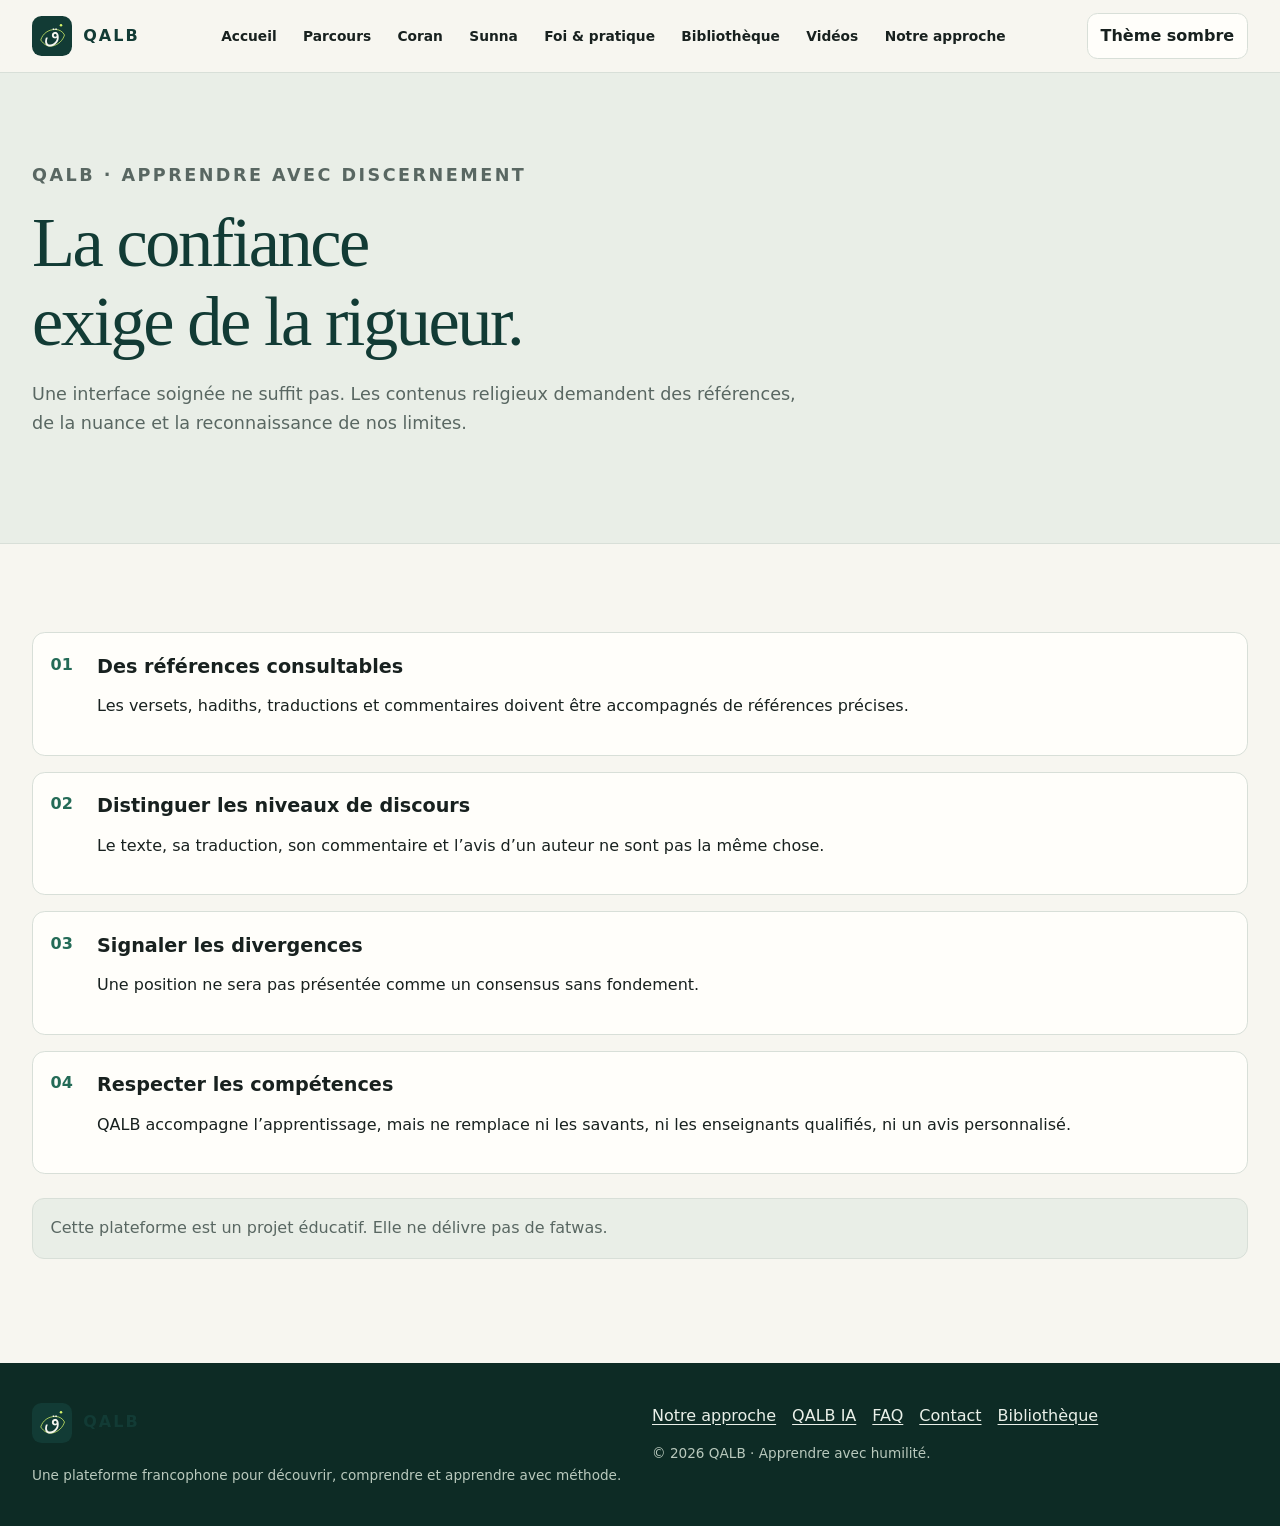
==== approche/index.html @ e1169091 "Ajoute la page approche de QALB" ====
<!doctype html>
<html lang="fr"><head><meta charset="utf-8"><meta name="viewport" content="width=device-width,initial-scale=1"><meta name="description" content="Découvrir les principes éditoriaux de QALB : références vérifiables, nuance, transparence et respect des compétences."><meta name="theme-color" content="#123b35"><meta property="og:type" content="website"><meta property="og:locale" content="fr_FR"><meta property="og:site_name" content="QALB"><meta property="og:title" content="Notre approche et nos engagements — QALB"><meta property="og:description" content="Découvrir les principes éditoriaux de QALB : références vérifiables, nuance, transparence et respect des compétences."><meta property="og:url" content="https://qalb-ogag.onrender.com/approche/"><meta property="og:image" content="https://qalb-ogag.onrender.com/assets/img/qalb-og.svg"><meta name="twitter:card" content="summary_large_image"><link rel="canonical" href="https://qalb-ogag.onrender.com/approche/"><link rel="icon" href="/assets/img/qalb-mark.svg" type="image/svg+xml"><link rel="apple-touch-icon" href="/assets/img/qalb-mark.svg"><link rel="stylesheet" href="/css/site.min.css"><script>(()=>{try{let t=localStorage.getItem("qalb-theme");document.documentElement.dataset.theme=t==="dark"||t==="light"?t:(matchMedia("(prefers-color-scheme:dark)").matches?"dark":"light")}catch{}})();</script><script defer src="/js/site-config.js"></script><script defer src="/js/app.min.js"></script><title>Notre approche et nos engagements — QALB</title><script type="application/ld+json">{"@context":"https://schema.org","@type":"WebPage","name":"Notre approche et nos engagements — QALB","description":"Découvrir les principes éditoriaux de QALB : références vérifiables, nuance, transparence et respect des compétences.","url":"https://qalb-ogag.onrender.com/approche/","isPartOf":{"@type":"WebSite","name":"QALB","url":"https://qalb-ogag.onrender.com/"}}</script></head><body><a class="skip-link" href="#contenu">Aller au contenu</a><header class="site-header"><div class="container header-inner"><a class="brand" href="/" aria-label="QALB, accueil"><img src="/assets/img/qalb-mark.svg" width="40" height="40" alt=""><span>QALB</span></a><nav class="desktop-nav" aria-label="Navigation principale"><a href="/">Accueil</a><a href="/parcours/">Parcours</a><a href="/coran/">Coran</a><a href="/sunna/">Sunna</a><a href="/foi-pratique/">Foi &amp; pratique</a><a href="/bibliotheque/">Bibliothèque</a><a href="/videos/">Vidéos</a><a href="/approche/">Notre approche</a></nav><div class="header-actions"><button class="icon-button" id="themeToggle" type="button" aria-pressed="false">Thème</button><button class="menu-button" id="menuToggle" type="button" aria-expanded="false" aria-controls="mobileNav">Menu</button></div></div></header><div class="nav-backdrop" id="navBackdrop"></div><nav class="mobile-nav" id="mobileNav" aria-label="Menu principal" aria-hidden="true"><div class="mobile-nav-head"><strong>Explorer QALB</strong><button class="icon-button" id="menuClose" type="button">Fermer</button></div><div class="mobile-nav-links"><a href="/">Accueil</a><a href="/parcours/">Parcours</a><a href="/coran/">Coran</a><a href="/sunna/">Sunna</a><a href="/foi-pratique/">Foi &amp; pratique</a><a href="/bibliotheque/">Bibliothèque</a><a href="/videos/">Vidéos</a><a href="/approche/">Notre approche</a><a href="/qalb-ia/">QALB IA</a><a href="/faq/">FAQ</a><a href="/contact/">Contact</a></div></nav><main id="contenu"><header class="page-intro"><div class="container"><p class="eyebrow">QALB · Apprendre avec discernement</p><h1>La confiance exige de la rigueur.</h1><p>Une interface soignée ne suffit pas. Les contenus religieux demandent des références, de la nuance et la reconnaissance de nos limites.</p></div></header><section class="section"><div class="container"><div class="steps"><article class="step"><h3>Des références consultables</h3><p>Les versets, hadiths, traductions et commentaires doivent être accompagnés de références précises.</p></article><article class="step"><h3>Distinguer les niveaux de discours</h3><p>Le texte, sa traduction, son commentaire et l’avis d’un auteur ne sont pas la même chose.</p></article><article class="step"><h3>Signaler les divergences</h3><p>Une position ne sera pas présentée comme un consensus sans fondement.</p></article><article class="step"><h3>Respecter les compétences</h3><p>QALB accompagne l’apprentissage, mais ne remplace ni les savants, ni les enseignants qualifiés, ni un avis personnalisé.</p></article></div><p class="notice" style="margin-top:1.5rem">Cette plateforme est un projet éducatif. Elle ne délivre pas de fatwas.</p></div></section></main><footer class="site-footer"><div class="container footer-grid"><div><a class="brand" href="/"><img src="/assets/img/qalb-mark.svg" width="40" height="40" alt=""><span>QALB</span></a><p class="footer-note">Une plateforme francophone pour découvrir, comprendre et apprendre avec méthode.</p></div><div><nav class="footer-links" aria-label="Liens de pied de page"><a href="/approche/">Notre approche</a><a href="/qalb-ia/">QALB IA</a><a href="/faq/">FAQ</a><a href="/contact/">Contact</a><a href="/bibliotheque/">Bibliothèque</a></nav><p class="footer-note">© <span id="year"></span> QALB · Apprendre avec humilité.</p></div></div></footer></body></html>
---- css/site.min.css ----
@charset "UTF-8";:root{color-scheme:light;--bg:#f7f6f0;--surface:#fffefa;--surface-2:#e9eee7;--ink:#18211f;--muted:#596762;--brand:#123b35;--brand-2:#246b57;--accent:#d5f36a;--line:#d8dfd8;--focus:#8a5b13;--shadow:0 18px 48px rgba(18,59,53,.09);--radius:1.1rem;--font:system-ui,-apple-system,"Segoe UI",sans-serif}html[data-theme=dark]{color-scheme:dark;--bg:#101d19;--surface:#172923;--surface-2:#20372e;--ink:#f0f4ef;--muted:#c0cec4;--brand:#d8e8dc;--brand-2:#b7d6c0;--accent:#d5f36a;--line:#385146;--focus:#f0c879;--shadow:0 18px 48px rgba(0,0,0,.22)}*{box-sizing:border-box}html{scroll-behavior:smooth;scroll-padding-top:6rem}body{margin:0;background:var(--bg);color:var(--ink);font:400 1rem/1.65 var(--font);-webkit-font-smoothing:antialiased}body.no-scroll{overflow:hidden}a{color:inherit;text-underline-offset:.2em}button,input{font:inherit}button{cursor:pointer}img,svg{max-width:100%}img{height:auto}::selection{background:var(--accent);color:#123b35}:focus-visible{outline:3px solid var(--focus);outline-offset:4px}.skip-link{position:fixed;z-index:1000;top:.75rem;left:.75rem;padding:.7rem 1rem;background:var(--surface);color:var(--ink);transform:translateY(-160%)}.skip-link:focus{transform:none}.container{width:min(100% - 2rem,72rem);margin-inline:auto}.site-header{position:sticky;z-index:30;top:0;background:color-mix(in srgb,var(--bg) 94%,transparent);border-bottom:1px solid var(--line);backdrop-filter:blur(12px)}.header-inner{min-height:4.5rem;display:flex;align-items:center;justify-content:space-between;gap:1rem}.brand{display:inline-flex;align-items:center;gap:.7rem;text-decoration:none;color:var(--brand);font-weight:800;letter-spacing:.13em}.brand img{width:2.5rem;height:2.5rem}.header-actions{display:flex;align-items:center;gap:.55rem}.icon-button,.menu-button{min-height:2.8rem;padding:.55rem .8rem;border:1px solid var(--line);border-radius:.65rem;background:var(--surface);color:var(--ink);font-weight:650}.desktop-nav{display:none}.mobile-nav{position:fixed;z-index:60;inset:0 0 0 auto;width:min(88vw,23rem);height:100dvh;padding:1.1rem;background:var(--surface);border-left:1px solid var(--line);box-shadow:-2rem 0 4rem rgba(0,0,0,.18);transform:translateX(105%);visibility:hidden;transition:transform .25s ease,visibility .25s}.mobile-nav.is-open{transform:translateX(0);visibility:visible}.nav-backdrop{position:fixed;z-index:50;inset:0;background:rgba(4,20,16,.58);opacity:0;visibility:hidden;transition:opacity .2s,visibility .2s}.nav-backdrop.is-visible{opacity:1;visibility:visible}.mobile-nav-head{display:flex;align-items:center;justify-content:space-between;padding-bottom:1rem;border-bottom:1px solid var(--line)}.mobile-nav-links{display:grid;gap:.2rem;padding:1rem 0}.mobile-nav-links a,.desktop-nav a{padding:.7rem .75rem;border-radius:.55rem;text-decoration:none;color:var(--ink);font-weight:600}.mobile-nav-links a:hover,.desktop-nav a:hover,.desktop-nav a[aria-current=page]{background:var(--surface-2);color:var(--brand-2)}.eyebrow{margin:0 0 .8rem;color:var(--brand-2);font-size:.75rem;font-weight:800;letter-spacing:.14em;text-transform:uppercase}.hero{position:relative;isolation:isolate;overflow:hidden;padding:clamp(4rem,9vw,8rem) 0;background:var(--brand);color:#f7f6f0}.hero:after{position:absolute;z-index:-1;inset:0;content:"";background:url("../assets/img/geometry.svg") no-repeat 90% 50%/min(55vw,35rem);opacity:.6}.hero-grid{display:grid;gap:2rem;align-items:center}.hero-copy{max-width:48rem}.hero .eyebrow{color:var(--accent)}h1,h2,h3{line-height:1.12;text-wrap:balance}h1,h2{font-family:Georgia,"Times New Roman",serif;font-weight:500;letter-spacing:-.035em}h1{max-width:14ch;margin:.4rem 0 1.2rem;font-size:clamp(2.7rem,9vw,5.6rem)}h2{margin:0 0 1rem;font-size:clamp(2rem,6vw,3.4rem);color:var(--brand)}h3{margin:.2rem 0 .7rem;font-size:1.2rem}.hero p{max-width:42rem;color:#e1ebe4;font-size:clamp(1rem,2vw,1.18rem)}.hero-mark{width:min(12rem,42vw);justify-self:center;filter:drop-shadow(0 1rem 2rem rgba(0,0,0,.15))}.actions{display:flex;flex-wrap:wrap;gap:.75rem;margin-top:1.6rem}.button{display:inline-flex;min-height:3rem;align-items:center;justify-content:center;gap:.5rem;padding:.75rem 1.1rem;border:1px solid transparent;border-radius:.65rem;background:var(--accent);color:#123b35;font-weight:800;text-decoration:none}.button:hover{filter:brightness(.96)}.button-secondary{border-color:currentColor;background:transparent;color:inherit}.section{padding:clamp(3rem,7vw,5.5rem) 0}.section-heading{max-width:46rem;margin-bottom:2rem}.section-heading p,.lead{color:var(--muted);font-size:1.08rem}.split{display:grid;gap:2rem;align-items:start}.feature-list{display:grid;gap:1rem;margin:1.5rem 0;padding:0;list-style:none}.feature-list li{padding:1rem 1rem 1rem 1.2rem;border-left:3px solid var(--accent);background:var(--surface);border-radius:0 .65rem .65rem 0}.topic-list{display:grid;gap:.8rem}.topic-link{display:flex;align-items:center;justify-content:space-between;gap:1rem;padding:1.15rem 1.2rem;border:1px solid var(--line);border-radius:.8rem;background:var(--surface);text-decoration:none}.topic-link:hover{border-color:var(--brand-2);transform:translateY(-1px)}.topic-link span:first-child{font-weight:750}.topic-link small{display:block;color:var(--muted);font-weight:400}.quote{margin:1.5rem 0;padding:1.3rem 1.4rem;border-left:3px solid var(--accent);background:var(--surface-2);border-radius:0 .7rem .7rem 0}.quote p{margin:0;font-family:Georgia,serif;font-size:1.2rem}.quote cite{display:block;margin-top:.6rem;color:var(--muted);font-size:.8rem;font-style:normal}.notice{padding:1rem 1.1rem;border:1px solid var(--line);border-radius:.75rem;background:var(--surface-2);color:var(--muted)}.resource-tools{display:grid;gap:.8rem;margin:1.5rem 0}.search-field{width:100%;min-height:3rem;padding:.75rem 1rem;border:1px solid var(--line);border-radius:.65rem;background:var(--surface);color:var(--ink)}.filter-list{display:flex;flex-wrap:wrap;gap:.5rem}.filter-button{min-height:2.5rem;padding:.5rem .85rem;border:1px solid var(--line);border-radius:99rem;background:var(--surface);color:var(--ink)}.filter-button[aria-pressed=true]{background:var(--brand);border-color:var(--brand);color:#fff}.resource-list{display:grid;gap:.9rem}.resource{padding:1.2rem;border:1px solid var(--line);border-radius:.85rem;background:var(--surface)}.resource[hidden],[hidden]{display:none!important}.resource-meta{color:var(--muted);font-size:.85rem}.resource a{display:inline-block;margin-top:.5rem;color:var(--brand-2);font-weight:750}.empty-state{padding:1.5rem;border:1px dashed var(--line);border-radius:.8rem;color:var(--muted)}.steps{counter-reset:step;display:grid;gap:1rem}.step{position:relative;padding:1.2rem 1.2rem 1.2rem 4rem;border:1px solid var(--line);border-radius:.8rem;background:var(--surface)}.step:before{counter-increment:step;content:counter(step,decimal-leading-zero);position:absolute;left:1.1rem;top:1.15rem;color:var(--brand-2);font-weight:850}.page-intro{padding:clamp(3rem,7vw,5.5rem) 0;background:var(--surface-2);border-bottom:1px solid var(--line)}.page-intro h1{max-width:17ch;color:var(--brand);font-size:clamp(2.5rem,7vw,4.4rem)}.page-intro p{max-width:48rem;color:var(--muted);font-size:1.1rem}.faq-list{max-width:52rem}.faq-item{border-bottom:1px solid var(--line)}.faq-question{width:100%;display:flex;justify-content:space-between;gap:1rem;padding:1.1rem 0;border:0;background:transparent;color:var(--ink);text-align:left;font-weight:750}.faq-answer{padding:0 0 1.1rem;color:var(--muted)}.site-footer{padding:2.5rem 0;background:#0d2b25;color:#eaf0e9}.footer-grid{display:grid;gap:1.5rem}.footer-links{display:flex;flex-wrap:wrap;gap:.7rem 1rem}.footer-links a{color:#eaf0e9}.footer-note{margin:.8rem 0 0;color:#b9c9bd;font-size:.85rem}.arabic{font-family:"Noto Naskh Arabic",Georgia,serif;font-size:clamp(2rem,7vw,3.2rem);line-height:1.9;text-align:right;direction:rtl}.video-placeholder{aspect-ratio:16/9;display:grid;place-items:center;padding:1.5rem;border:1px solid var(--line);border-radius:.8rem;background:var(--surface-2);text-align:center}.video-placeholder strong{display:block;color:var(--brand)}.contact-panel{padding:1.4rem;border:1px solid var(--line);border-radius:.9rem;background:var(--surface)}.small{font-size:.85rem;color:var(--muted)}@media(min-width:640px){.container{width:min(100% - 3rem,72rem)}.hero-grid{grid-template-columns:minmax(0,1fr) 13rem}.split{grid-template-columns:1.1fr .9fr}.resource-list{grid-template-columns:repeat(2,minmax(0,1fr))}.footer-grid{grid-template-columns:1fr 1fr;align-items:start}}@media(min-width:960px){.menu-button,.mobile-nav,.nav-backdrop{display:none!important}.desktop-nav{display:flex;align-items:center;gap:.15rem}.desktop-nav a{font-size:.86rem}.header-inner{gap:1.2rem}.hero-grid{grid-template-columns:minmax(0,1fr) 17rem}.resource-list{grid-template-columns:repeat(3,minmax(0,1fr))}}@media(min-width:1280px){.container{width:min(100% - 4rem,76rem)}.hero-grid{grid-template-columns:minmax(0,1fr) 19rem}}@media(prefers-reduced-motion:reduce){*,*::before,*::after{scroll-behavior:auto!important;transition-duration:.01ms!important;animation-duration:.01ms!important;animation-iteration-count:1!important}}
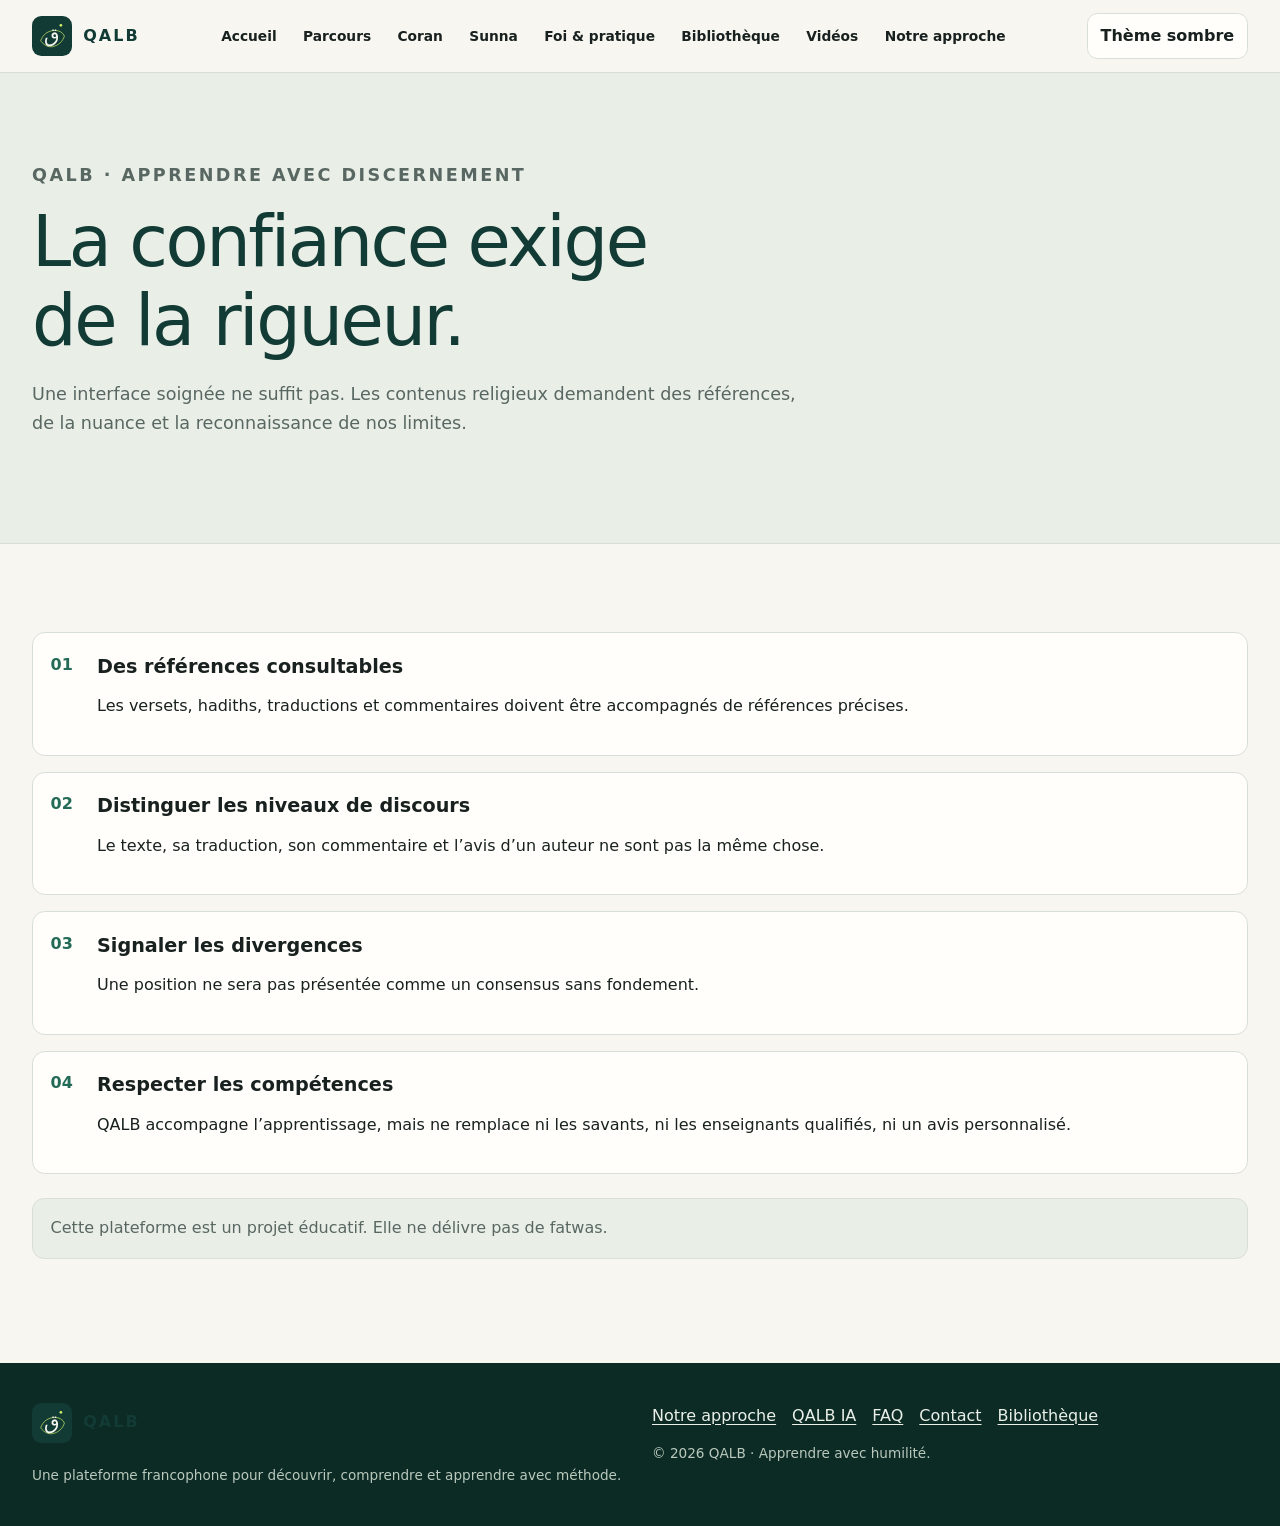
==== commit a737cd26: "Relie les icônes de marque QALB" ====
--- a/approche/index.html
+++ b/approche/index.html
@@ -1,2 +1,2 @@
 <!doctype html>
-<html lang="fr"><head><meta charset="utf-8"><meta name="viewport" content="width=device-width,initial-scale=1"><meta name="description" content="Découvrir les principes éditoriaux de QALB : références vérifiables, nuance, transparence et respect des compétences."><meta name="theme-color" content="#123b35"><meta property="og:type" content="website"><meta property="og:locale" content="fr_FR"><meta property="og:site_name" content="QALB"><meta property="og:title" content="Notre approche et nos engagements — QALB"><meta property="og:description" content="Découvrir les principes éditoriaux de QALB : références vérifiables, nuance, transparence et respect des compétences."><meta property="og:url" content="https://qalb-ogag.onrender.com/approche/"><meta property="og:image" content="https://qalb-ogag.onrender.com/assets/img/qalb-og.svg"><meta name="twitter:card" content="summary_large_image"><link rel="canonical" href="https://qalb-ogag.onrender.com/approche/"><link rel="icon" href="/assets/img/qalb-mark.svg" type="image/svg+xml"><link rel="apple-touch-icon" href="/assets/img/qalb-mark.svg"><link rel="stylesheet" href="/css/site.min.css"><script>(()=>{try{let t=localStorage.getItem("qalb-theme");document.documentElement.dataset.theme=t==="dark"||t==="light"?t:(matchMedia("(prefers-color-scheme:dark)").matches?"dark":"light")}catch{}})();</script><script defer src="/js/site-config.js"></script><script defer src="/js/app.min.js"></script><title>Notre approche et nos engagements — QALB</title><script type="application/ld+json">{"@context":"https://schema.org","@type":"WebPage","name":"Notre approche et nos engagements — QALB","description":"Découvrir les principes éditoriaux de QALB : références vérifiables, nuance, transparence et respect des compétences.","url":"https://qalb-ogag.onrender.com/approche/","isPartOf":{"@type":"WebSite","name":"QALB","url":"https://qalb-ogag.onrender.com/"}}</script></head><body><a class="skip-link" href="#contenu">Aller au contenu</a><header class="site-header"><div class="container header-inner"><a class="brand" href="/" aria-label="QALB, accueil"><img src="/assets/img/qalb-mark.svg" width="40" height="40" alt=""><span>QALB</span></a><nav class="desktop-nav" aria-label="Navigation principale"><a href="/">Accueil</a><a href="/parcours/">Parcours</a><a href="/coran/">Coran</a><a href="/sunna/">Sunna</a><a href="/foi-pratique/">Foi &amp; pratique</a><a href="/bibliotheque/">Bibliothèque</a><a href="/videos/">Vidéos</a><a href="/approche/">Notre approche</a></nav><div class="header-actions"><button class="icon-button" id="themeToggle" type="button" aria-pressed="false">Thème</button><button class="menu-button" id="menuToggle" type="button" aria-expanded="false" aria-controls="mobileNav">Menu</button></div></div></header><div class="nav-backdrop" id="navBackdrop"></div><nav class="mobile-nav" id="mobileNav" aria-label="Menu principal" aria-hidden="true"><div class="mobile-nav-head"><strong>Explorer QALB</strong><button class="icon-button" id="menuClose" type="button">Fermer</button></div><div class="mobile-nav-links"><a href="/">Accueil</a><a href="/parcours/">Parcours</a><a href="/coran/">Coran</a><a href="/sunna/">Sunna</a><a href="/foi-pratique/">Foi &amp; pratique</a><a href="/bibliotheque/">Bibliothèque</a><a href="/videos/">Vidéos</a><a href="/approche/">Notre approche</a><a href="/qalb-ia/">QALB IA</a><a href="/faq/">FAQ</a><a href="/contact/">Contact</a></div></nav><main id="contenu"><header class="page-intro"><div class="container"><p class="eyebrow">QALB · Apprendre avec discernement</p><h1>La confiance exige de la rigueur.</h1><p>Une interface soignée ne suffit pas. Les contenus religieux demandent des références, de la nuance et la reconnaissance de nos limites.</p></div></header><section class="section"><div class="container"><div class="steps"><article class="step"><h3>Des références consultables</h3><p>Les versets, hadiths, traductions et commentaires doivent être accompagnés de références précises.</p></article><article class="step"><h3>Distinguer les niveaux de discours</h3><p>Le texte, sa traduction, son commentaire et l’avis d’un auteur ne sont pas la même chose.</p></article><article class="step"><h3>Signaler les divergences</h3><p>Une position ne sera pas présentée comme un consensus sans fondement.</p></article><article class="step"><h3>Respecter les compétences</h3><p>QALB accompagne l’apprentissage, mais ne remplace ni les savants, ni les enseignants qualifiés, ni un avis personnalisé.</p></article></div><p class="notice" style="margin-top:1.5rem">Cette plateforme est un projet éducatif. Elle ne délivre pas de fatwas.</p></div></section></main><footer class="site-footer"><div class="container footer-grid"><div><a class="brand" href="/"><img src="/assets/img/qalb-mark.svg" width="40" height="40" alt=""><span>QALB</span></a><p class="footer-note">Une plateforme francophone pour découvrir, comprendre et apprendre avec méthode.</p></div><div><nav class="footer-links" aria-label="Liens de pied de page"><a href="/approche/">Notre approche</a><a href="/qalb-ia/">QALB IA</a><a href="/faq/">FAQ</a><a href="/contact/">Contact</a><a href="/bibliotheque/">Bibliothèque</a></nav><p class="footer-note">© <span id="year"></span> QALB · Apprendre avec humilité.</p></div></div></footer></body></html>+<html lang="fr"><head><meta charset="utf-8"><meta name="viewport" content="width=device-width,initial-scale=1"><meta name="description" content="Découvrir les principes éditoriaux de QALB : références vérifiables, nuance, transparence et respect des compétences."><meta name="theme-color" content="#123b35"><meta property="og:type" content="website"><meta property="og:locale" content="fr_FR"><meta property="og:site_name" content="QALB"><meta property="og:title" content="Notre approche et nos engagements — QALB"><meta property="og:description" content="Découvrir les principes éditoriaux de QALB : références vérifiables, nuance, transparence et respect des compétences."><meta property="og:url" content="https://qalb-ogag.onrender.com/approche/"><meta property="og:image" content="https://qalb-ogag.onrender.com/assets/img/qalb-og.svg"><meta name="twitter:card" content="summary_large_image"><link rel="canonical" href="https://qalb-ogag.onrender.com/approche/"><link rel="icon" href="/assets/img/favicon.svg" type="image/svg+xml"><link rel="apple-touch-icon" href="/assets/img/apple-touch-icon.svg"><link rel="stylesheet" href="/css/site.min.css"><script>(()=>{try{let t=localStorage.getItem("qalb-theme");document.documentElement.dataset.theme=t==="dark"||t==="light"?t:(matchMedia("(prefers-color-scheme:dark)").matches?"dark":"light")}catch{}})();</script><script defer src="/js/site-config.js"></script><script defer src="/js/app.min.js"></script><title>Notre approche et nos engagements — QALB</title><script type="application/ld+json">{"@context":"https://schema.org","@type":"WebPage","name":"Notre approche et nos engagements — QALB","description":"Découvrir les principes éditoriaux de QALB : références vérifiables, nuance, transparence et respect des compétences.","url":"https://qalb-ogag.onrender.com/approche/","isPartOf":{"@type":"WebSite","name":"QALB","url":"https://qalb-ogag.onrender.com/"}}</script></head><body><a class="skip-link" href="#contenu">Aller au contenu</a><header class="site-header"><div class="container header-inner"><a class="brand" href="/" aria-label="QALB, accueil"><img src="/assets/img/favicon.svg" width="40" height="40" alt=""><span>QALB</span></a><nav class="desktop-nav" aria-label="Navigation principale"><a href="/">Accueil</a><a href="/parcours/">Parcours</a><a href="/coran/">Coran</a><a href="/sunna/">Sunna</a><a href="/foi-pratique/">Foi &amp; pratique</a><a href="/bibliotheque/">Bibliothèque</a><a href="/videos/">Vidéos</a><a href="/approche/">Notre approche</a></nav><div class="header-actions"><button class="icon-button" id="themeToggle" type="button" aria-pressed="false">Thème</button><button class="menu-button" id="menuToggle" type="button" aria-expanded="false" aria-controls="mobileNav">Menu</button></div></div></header><div class="nav-backdrop" id="navBackdrop"></div><nav class="mobile-nav" id="mobileNav" aria-label="Menu principal" aria-hidden="true"><div class="mobile-nav-head"><strong>Explorer QALB</strong><button class="icon-button" id="menuClose" type="button">Fermer</button></div><div class="mobile-nav-links"><a href="/">Accueil</a><a href="/parcours/">Parcours</a><a href="/coran/">Coran</a><a href="/sunna/">Sunna</a><a href="/foi-pratique/">Foi &amp; pratique</a><a href="/bibliotheque/">Bibliothèque</a><a href="/videos/">Vidéos</a><a href="/approche/">Notre approche</a><a href="/qalb-ia/">QALB IA</a><a href="/faq/">FAQ</a><a href="/contact/">Contact</a></div></nav><main id="contenu"><header class="page-intro"><div class="container"><p class="eyebrow">QALB · Apprendre avec discernement</p><h1>La confiance exige de la rigueur.</h1><p>Une interface soignée ne suffit pas. Les contenus religieux demandent des références, de la nuance et la reconnaissance de nos limites.</p></div></header><section class="section"><div class="container"><div class="steps"><article class="step"><h3>Des références consultables</h3><p>Les versets, hadiths, traductions et commentaires doivent être accompagnés de références précises.</p></article><article class="step"><h3>Distinguer les niveaux de discours</h3><p>Le texte, sa traduction, son commentaire et l’avis d’un auteur ne sont pas la même chose.</p></article><article class="step"><h3>Signaler les divergences</h3><p>Une position ne sera pas présentée comme un consensus sans fondement.</p></article><article class="step"><h3>Respecter les compétences</h3><p>QALB accompagne l’apprentissage, mais ne remplace ni les savants, ni les enseignants qualifiés, ni un avis personnalisé.</p></article></div><p class="notice" style="margin-top:1.5rem">Cette plateforme est un projet éducatif. Elle ne délivre pas de fatwas.</p></div></section></main><footer class="site-footer"><div class="container footer-grid"><div><a class="brand" href="/"><img src="/assets/img/favicon.svg" width="40" height="40" alt=""><span>QALB</span></a><p class="footer-note">Une plateforme francophone pour découvrir, comprendre et apprendre avec méthode.</p></div><div><nav class="footer-links" aria-label="Liens de pied de page"><a href="/approche/">Notre approche</a><a href="/qalb-ia/">QALB IA</a><a href="/faq/">FAQ</a><a href="/contact/">Contact</a><a href="/bibliotheque/">Bibliothèque</a></nav><p class="footer-note">© <span id="year"></span> QALB · Apprendre avec humilité.</p></div></div></footer></body></html>
--- a/css/site.min.css
+++ b/css/site.min.css
@@ -1 +1 @@
-@charset "UTF-8";:root{color-scheme:light;--bg:#f7f6f0;--surface:#fffefa;--surface-2:#e9eee7;--ink:#18211f;--muted:#596762;--brand:#123b35;--brand-2:#246b57;--accent:#d5f36a;--line:#d8dfd8;--focus:#8a5b13;--shadow:0 18px 48px rgba(18,59,53,.09);--radius:1.1rem;--font:system-ui,-apple-system,"Segoe UI",sans-serif}html[data-theme=dark]{color-scheme:dark;--bg:#101d19;--surface:#172923;--surface-2:#20372e;--ink:#f0f4ef;--muted:#c0cec4;--brand:#d8e8dc;--brand-2:#b7d6c0;--accent:#d5f36a;--line:#385146;--focus:#f0c879;--shadow:0 18px 48px rgba(0,0,0,.22)}*{box-sizing:border-box}html{scroll-behavior:smooth;scroll-padding-top:6rem}body{margin:0;background:var(--bg);color:var(--ink);font:400 1rem/1.65 var(--font);-webkit-font-smoothing:antialiased}body.no-scroll{overflow:hidden}a{color:inherit;text-underline-offset:.2em}button,input{font:inherit}button{cursor:pointer}img,svg{max-width:100%}img{height:auto}::selection{background:var(--accent);color:#123b35}:focus-visible{outline:3px solid var(--focus);outline-offset:4px}.skip-link{position:fixed;z-index:1000;top:.75rem;left:.75rem;padding:.7rem 1rem;background:var(--surface);color:var(--ink);transform:translateY(-160%)}.skip-link:focus{transform:none}.container{width:min(100% - 2rem,72rem);margin-inline:auto}.site-header{position:sticky;z-index:30;top:0;background:color-mix(in srgb,var(--bg) 94%,transparent);border-bottom:1px solid var(--line);backdrop-filter:blur(12px)}.header-inner{min-height:4.5rem;display:flex;align-items:center;justify-content:space-between;gap:1rem}.brand{display:inline-flex;align-items:center;gap:.7rem;text-decoration:none;color:var(--brand);font-weight:800;letter-spacing:.13em}.brand img{width:2.5rem;height:2.5rem}.header-actions{display:flex;align-items:center;gap:.55rem}.icon-button,.menu-button{min-height:2.8rem;padding:.55rem .8rem;border:1px solid var(--line);border-radius:.65rem;background:var(--surface);color:var(--ink);font-weight:650}.desktop-nav{display:none}.mobile-nav{position:fixed;z-index:60;inset:0 0 0 auto;width:min(88vw,23rem);height:100dvh;padding:1.1rem;background:var(--surface);border-left:1px solid var(--line);box-shadow:-2rem 0 4rem rgba(0,0,0,.18);transform:translateX(105%);visibility:hidden;transition:transform .25s ease,visibility .25s}.mobile-nav.is-open{transform:translateX(0);visibility:visible}.nav-backdrop{position:fixed;z-index:50;inset:0;background:rgba(4,20,16,.58);opacity:0;visibility:hidden;transition:opacity .2s,visibility .2s}.nav-backdrop.is-visible{opacity:1;visibility:visible}.mobile-nav-head{display:flex;align-items:center;justify-content:space-between;padding-bottom:1rem;border-bottom:1px solid var(--line)}.mobile-nav-links{display:grid;gap:.2rem;padding:1rem 0}.mobile-nav-links a,.desktop-nav a{padding:.7rem .75rem;border-radius:.55rem;text-decoration:none;color:var(--ink);font-weight:600}.mobile-nav-links a:hover,.desktop-nav a:hover,.desktop-nav a[aria-current=page]{background:var(--surface-2);color:var(--brand-2)}.eyebrow{margin:0 0 .8rem;color:var(--brand-2);font-size:.75rem;font-weight:800;letter-spacing:.14em;text-transform:uppercase}.hero{position:relative;isolation:isolate;overflow:hidden;padding:clamp(4rem,9vw,8rem) 0;background:var(--brand);color:#f7f6f0}.hero:after{position:absolute;z-index:-1;inset:0;content:"";background:url("../assets/img/geometry.svg") no-repeat 90% 50%/min(55vw,35rem);opacity:.6}.hero-grid{display:grid;gap:2rem;align-items:center}.hero-copy{max-width:48rem}.hero .eyebrow{color:var(--accent)}h1,h2,h3{line-height:1.12;text-wrap:balance}h1,h2{font-family:Georgia,"Times New Roman",serif;font-weight:500;letter-spacing:-.035em}h1{max-width:14ch;margin:.4rem 0 1.2rem;font-size:clamp(2.7rem,9vw,5.6rem)}h2{margin:0 0 1rem;font-size:clamp(2rem,6vw,3.4rem);color:var(--brand)}h3{margin:.2rem 0 .7rem;font-size:1.2rem}.hero p{max-width:42rem;color:#e1ebe4;font-size:clamp(1rem,2vw,1.18rem)}.hero-mark{width:min(12rem,42vw);justify-self:center;filter:drop-shadow(0 1rem 2rem rgba(0,0,0,.15))}.actions{display:flex;flex-wrap:wrap;gap:.75rem;margin-top:1.6rem}.button{display:inline-flex;min-height:3rem;align-items:center;justify-content:center;gap:.5rem;padding:.75rem 1.1rem;border:1px solid transparent;border-radius:.65rem;background:var(--accent);color:#123b35;font-weight:800;text-decoration:none}.button:hover{filter:brightness(.96)}.button-secondary{border-color:currentColor;background:transparent;color:inherit}.section{padding:clamp(3rem,7vw,5.5rem) 0}.section-heading{max-width:46rem;margin-bottom:2rem}.section-heading p,.lead{color:var(--muted);font-size:1.08rem}.split{display:grid;gap:2rem;align-items:start}.feature-list{display:grid;gap:1rem;margin:1.5rem 0;padding:0;list-style:none}.feature-list li{padding:1rem 1rem 1rem 1.2rem;border-left:3px solid var(--accent);background:var(--surface);border-radius:0 .65rem .65rem 0}.topic-list{display:grid;gap:.8rem}.topic-link{display:flex;align-items:center;justify-content:space-between;gap:1rem;padding:1.15rem 1.2rem;border:1px solid var(--line);border-radius:.8rem;background:var(--surface);text-decoration:none}.topic-link:hover{border-color:var(--brand-2);transform:translateY(-1px)}.topic-link span:first-child{font-weight:750}.topic-link small{display:block;color:var(--muted);font-weight:400}.quote{margin:1.5rem 0;padding:1.3rem 1.4rem;border-left:3px solid var(--accent);background:var(--surface-2);border-radius:0 .7rem .7rem 0}.quote p{margin:0;font-family:Georgia,serif;font-size:1.2rem}.quote cite{display:block;margin-top:.6rem;color:var(--muted);font-size:.8rem;font-style:normal}.notice{padding:1rem 1.1rem;border:1px solid var(--line);border-radius:.75rem;background:var(--surface-2);color:var(--muted)}.resource-tools{display:grid;gap:.8rem;margin:1.5rem 0}.search-field{width:100%;min-height:3rem;padding:.75rem 1rem;border:1px solid var(--line);border-radius:.65rem;background:var(--surface);color:var(--ink)}.filter-list{display:flex;flex-wrap:wrap;gap:.5rem}.filter-button{min-height:2.5rem;padding:.5rem .85rem;border:1px solid var(--line);border-radius:99rem;background:var(--surface);color:var(--ink)}.filter-button[aria-pressed=true]{background:var(--brand);border-color:var(--brand);color:#fff}.resource-list{display:grid;gap:.9rem}.resource{padding:1.2rem;border:1px solid var(--line);border-radius:.85rem;background:var(--surface)}.resource[hidden],[hidden]{display:none!important}.resource-meta{color:var(--muted);font-size:.85rem}.resource a{display:inline-block;margin-top:.5rem;color:var(--brand-2);font-weight:750}.empty-state{padding:1.5rem;border:1px dashed var(--line);border-radius:.8rem;color:var(--muted)}.steps{counter-reset:step;display:grid;gap:1rem}.step{position:relative;padding:1.2rem 1.2rem 1.2rem 4rem;border:1px solid var(--line);border-radius:.8rem;background:var(--surface)}.step:before{counter-increment:step;content:counter(step,decimal-leading-zero);position:absolute;left:1.1rem;top:1.15rem;color:var(--brand-2);font-weight:850}.page-intro{padding:clamp(3rem,7vw,5.5rem) 0;background:var(--surface-2);border-bottom:1px solid var(--line)}.page-intro h1{max-width:17ch;color:var(--brand);font-size:clamp(2.5rem,7vw,4.4rem)}.page-intro p{max-width:48rem;color:var(--muted);font-size:1.1rem}.faq-list{max-width:52rem}.faq-item{border-bottom:1px solid var(--line)}.faq-question{width:100%;display:flex;justify-content:space-between;gap:1rem;padding:1.1rem 0;border:0;background:transparent;color:var(--ink);text-align:left;font-weight:750}.faq-answer{padding:0 0 1.1rem;color:var(--muted)}.site-footer{padding:2.5rem 0;background:#0d2b25;color:#eaf0e9}.footer-grid{display:grid;gap:1.5rem}.footer-links{display:flex;flex-wrap:wrap;gap:.7rem 1rem}.footer-links a{color:#eaf0e9}.footer-note{margin:.8rem 0 0;color:#b9c9bd;font-size:.85rem}.arabic{font-family:"Noto Naskh Arabic",Georgia,serif;font-size:clamp(2rem,7vw,3.2rem);line-height:1.9;text-align:right;direction:rtl}.video-placeholder{aspect-ratio:16/9;display:grid;place-items:center;padding:1.5rem;border:1px solid var(--line);border-radius:.8rem;background:var(--surface-2);text-align:center}.video-placeholder strong{display:block;color:var(--brand)}.contact-panel{padding:1.4rem;border:1px solid var(--line);border-radius:.9rem;background:var(--surface)}.small{font-size:.85rem;color:var(--muted)}@media(min-width:640px){.container{width:min(100% - 3rem,72rem)}.hero-grid{grid-template-columns:minmax(0,1fr) 13rem}.split{grid-template-columns:1.1fr .9fr}.resource-list{grid-template-columns:repeat(2,minmax(0,1fr))}.footer-grid{grid-template-columns:1fr 1fr;align-items:start}}@media(min-width:960px){.menu-button,.mobile-nav,.nav-backdrop{display:none!important}.desktop-nav{display:flex;align-items:center;gap:.15rem}.desktop-nav a{font-size:.86rem}.header-inner{gap:1.2rem}.hero-grid{grid-template-columns:minmax(0,1fr) 17rem}.resource-list{grid-template-columns:repeat(3,minmax(0,1fr))}}@media(min-width:1280px){.container{width:min(100% - 4rem,76rem)}.hero-grid{grid-template-columns:minmax(0,1fr) 19rem}}@media(prefers-reduced-motion:reduce){*,*::before,*::after{scroll-behavior:auto!important;transition-duration:.01ms!important;animation-duration:.01ms!important;animation-iteration-count:1!important}}+@charset "UTF-8";:root{color-scheme:light;--bg:#f7f6f0;--surface:#fffefa;--surface-2:#e9eee7;--ink:#18211f;--muted:#596762;--brand:#123b35;--brand-2:#246b57;--accent:#d5f36a;--line:#d8dfd8;--focus:#8a5b13;--shadow:0 18px 48px rgba(18,59,53,.09);--radius:1.1rem;--font:system-ui,-apple-system,"Segoe UI",sans-serif}html[data-theme=dark]{color-scheme:dark;--bg:#101d19;--surface:#172923;--surface-2:#20372e;--ink:#f0f4ef;--muted:#c0cec4;--brand:#d8e8dc;--brand-2:#b7d6c0;--accent:#d5f36a;--line:#385146;--focus:#f0c879;--shadow:0 18px 48px rgba(0,0,0,.22)}*{box-sizing:border-box}html{scroll-behavior:smooth;scroll-padding-top:6rem}body{margin:0;background:var(--bg);color:var(--ink);font:400 1rem/1.65 var(--font);-webkit-font-smoothing:antialiased}body.no-scroll{overflow:hidden}a{color:inherit;text-underline-offset:.2em}button,input{font:inherit}button{cursor:pointer}img,svg{max-width:100%}img{height:auto}::selection{background:var(--accent);color:#123b35}:focus-visible{outline:3px solid var(--focus);outline-offset:4px}.skip-link{position:fixed;z-index:1000;top:.75rem;left:.75rem;padding:.7rem 1rem;background:var(--surface);color:var(--ink);transform:translateY(-160%)}.skip-link:focus{transform:none}.container{width:min(100% - 2rem,72rem);margin-inline:auto}.site-header{position:sticky;z-index:30;top:0;background:color-mix(in srgb,var(--bg) 94%,transparent);border-bottom:1px solid var(--line);backdrop-filter:blur(12px)}.header-inner{min-height:4.5rem;display:flex;align-items:center;justify-content:space-between;gap:1rem}.brand{display:inline-flex;align-items:center;gap:.7rem;text-decoration:none;color:var(--brand);font-weight:800;letter-spacing:.13em}.brand img{width:2.5rem;height:2.5rem}.header-actions{display:flex;align-items:center;gap:.55rem}.icon-button,.menu-button{min-height:2.8rem;padding:.55rem .8rem;border:1px solid var(--line);border-radius:.65rem;background:var(--surface);color:var(--ink);font-weight:650}.desktop-nav{display:none}.mobile-nav{position:fixed;z-index:60;inset:0 0 0 auto;width:min(88vw,23rem);height:100dvh;padding:1.1rem;background:var(--surface);border-left:1px solid var(--line);box-shadow:-2rem 0 4rem rgba(0,0,0,.18);transform:translateX(105%);visibility:hidden;transition:transform .25s ease,visibility .25s}.mobile-nav.is-open{transform:translateX(0);visibility:visible}.nav-backdrop{position:fixed;z-index:50;inset:0;background:rgba(4,20,16,.58);opacity:0;visibility:hidden;transition:opacity .2s,visibility .2s}.nav-backdrop.is-visible{opacity:1;visibility:visible}.mobile-nav-head{display:flex;align-items:center;justify-content:space-between;padding-bottom:1rem;border-bottom:1px solid var(--line)}.mobile-nav-links{display:grid;gap:.2rem;padding:1rem 0}.mobile-nav-links a,.desktop-nav a{padding:.7rem .75rem;border-radius:.55rem;text-decoration:none;color:var(--ink);font-weight:600}.mobile-nav-links a:hover,.desktop-nav a:hover,.desktop-nav a[aria-current=page]{background:var(--surface-2);color:var(--brand-2)}.eyebrow{margin:0 0 .8rem;color:var(--brand-2);font-size:.75rem;font-weight:800;letter-spacing:.14em;text-transform:uppercase}.hero{position:relative;isolation:isolate;overflow:hidden;padding:clamp(4rem,9vw,8rem) 0;background:var(--brand);color:#f7f6f0}.hero:after{position:absolute;z-index:-1;inset:0;content:"";background:url("../assets/img/geometry.svg") no-repeat 90% 50%/min(55vw,35rem);opacity:.6}.hero-grid{display:grid;gap:2rem;align-items:center}.hero-copy{max-width:48rem}.hero .eyebrow{color:var(--accent)}h1,h2,h3{line-height:1.12;text-wrap:balance}h1,h2{font-family:var(--font);font-weight:500;letter-spacing:-.035em}h1{max-width:14ch;margin:.4rem 0 1.2rem;font-size:clamp(2.7rem,9vw,5.6rem)}h2{margin:0 0 1rem;font-size:clamp(2rem,6vw,3.4rem);color:var(--brand)}h3{margin:.2rem 0 .7rem;font-size:1.2rem}.hero p{max-width:42rem;color:#e1ebe4;font-size:clamp(1rem,2vw,1.18rem)}.hero-mark{width:min(12rem,42vw);justify-self:center;filter:drop-shadow(0 1rem 2rem rgba(0,0,0,.15))}.actions{display:flex;flex-wrap:wrap;gap:.75rem;margin-top:1.6rem}.button{display:inline-flex;min-height:3rem;align-items:center;justify-content:center;gap:.5rem;padding:.75rem 1.1rem;border:1px solid transparent;border-radius:.65rem;background:var(--accent);color:#123b35;font-weight:800;text-decoration:none}.button:hover{filter:brightness(.96)}.button-secondary{border-color:currentColor;background:transparent;color:inherit}.section{padding:clamp(3rem,7vw,5.5rem) 0}.section-heading{max-width:46rem;margin-bottom:2rem}.section-heading p,.lead{color:var(--muted);font-size:1.08rem}.split{display:grid;gap:2rem;align-items:start}.feature-list{display:grid;gap:1rem;margin:1.5rem 0;padding:0;list-style:none}.feature-list li{padding:1rem 1rem 1rem 1.2rem;border-left:3px solid var(--accent);background:var(--surface);border-radius:0 .65rem .65rem 0}.topic-list{display:grid;gap:.8rem}.topic-link{display:flex;align-items:center;justify-content:space-between;gap:1rem;padding:1.15rem 1.2rem;border:1px solid var(--line);border-radius:.8rem;background:var(--surface);text-decoration:none}.topic-link:hover{border-color:var(--brand-2);transform:translateY(-1px)}.topic-link span:first-child{font-weight:750}.topic-link small{display:block;color:var(--muted);font-weight:400}.quote{margin:1.5rem 0;padding:1.3rem 1.4rem;border-left:3px solid var(--accent);background:var(--surface-2);border-radius:0 .7rem .7rem 0}.quote p{margin:0;font-family:var(--font);font-size:1.2rem}.quote cite{display:block;margin-top:.6rem;color:var(--muted);font-size:.8rem;font-style:normal}.notice{padding:1rem 1.1rem;border:1px solid var(--line);border-radius:.75rem;background:var(--surface-2);color:var(--muted)}.resource-tools{display:grid;gap:.8rem;margin:1.5rem 0}.search-field{width:100%;min-height:3rem;padding:.75rem 1rem;border:1px solid var(--line);border-radius:.65rem;background:var(--surface);color:var(--ink)}.filter-list{display:flex;flex-wrap:wrap;gap:.5rem}.filter-button{min-height:2.5rem;padding:.5rem .85rem;border:1px solid var(--line);border-radius:99rem;background:var(--surface);color:var(--ink)}.filter-button[aria-pressed=true]{background:var(--brand);border-color:var(--brand);color:#fff}.resource-list{display:grid;gap:.9rem}.resource{padding:1.2rem;border:1px solid var(--line);border-radius:.85rem;background:var(--surface)}.resource[hidden],[hidden]{display:none!important}.resource-meta{color:var(--muted);font-size:.85rem}.resource a{display:inline-block;margin-top:.5rem;color:var(--brand-2);font-weight:750}.empty-state{padding:1.5rem;border:1px dashed var(--line);border-radius:.8rem;color:var(--muted)}.steps{counter-reset:step;display:grid;gap:1rem}.step{position:relative;padding:1.2rem 1.2rem 1.2rem 4rem;border:1px solid var(--line);border-radius:.8rem;background:var(--surface)}.step:before{counter-increment:step;content:counter(step,decimal-leading-zero);position:absolute;left:1.1rem;top:1.15rem;color:var(--brand-2);font-weight:850}.page-intro{padding:clamp(3rem,7vw,5.5rem) 0;background:var(--surface-2);border-bottom:1px solid var(--line)}.page-intro h1{max-width:17ch;color:var(--brand);font-size:clamp(2.5rem,7vw,4.4rem)}.page-intro p{max-width:48rem;color:var(--muted);font-size:1.1rem}.faq-list{max-width:52rem}.faq-item{border-bottom:1px solid var(--line)}.faq-question{width:100%;display:flex;justify-content:space-between;gap:1rem;padding:1.1rem 0;border:0;background:transparent;color:var(--ink);text-align:left;font-weight:750}.faq-answer{padding:0 0 1.1rem;color:var(--muted)}.site-footer{padding:2.5rem 0;background:#0d2b25;color:#eaf0e9}.footer-grid{display:grid;gap:1.5rem}.footer-links{display:flex;flex-wrap:wrap;gap:.7rem 1rem}.footer-links a{color:#eaf0e9}.footer-note{margin:.8rem 0 0;color:#b9c9bd;font-size:.85rem}.arabic{font-family:"Noto Naskh Arabic",Georgia,serif;font-size:clamp(2rem,7vw,3.2rem);line-height:1.9;text-align:right;direction:rtl}.video-placeholder{aspect-ratio:16/9;display:grid;place-items:center;padding:1.5rem;border:1px solid var(--line);border-radius:.8rem;background:var(--surface-2);text-align:center}.video-placeholder strong{display:block;color:var(--brand)}.contact-panel{padding:1.4rem;border:1px solid var(--line);border-radius:.9rem;background:var(--surface)}.small{font-size:.85rem;color:var(--muted)}@media(min-width:640px){.container{width:min(100% - 3rem,72rem)}.hero-grid{grid-template-columns:minmax(0,1fr) 13rem}.split{grid-template-columns:1.1fr .9fr}.resource-list{grid-template-columns:repeat(2,minmax(0,1fr))}.footer-grid{grid-template-columns:1fr 1fr;align-items:start}}@media(min-width:960px){.menu-button,.mobile-nav,.nav-backdrop{display:none!important}.desktop-nav{display:flex;align-items:center;gap:.15rem}.desktop-nav a{font-size:.86rem}.header-inner{gap:1.2rem}.hero-grid{grid-template-columns:minmax(0,1fr) 17rem}.resource-list{grid-template-columns:repeat(3,minmax(0,1fr))}}@media(min-width:1280px){.container{width:min(100% - 4rem,76rem)}.hero-grid{grid-template-columns:minmax(0,1fr) 19rem}}@media(prefers-reduced-motion:reduce){*,*::before,*::after{scroll-behavior:auto!important;transition-duration:.01ms!important;animation-duration:.01ms!important;animation-iteration-count:1!important}}
